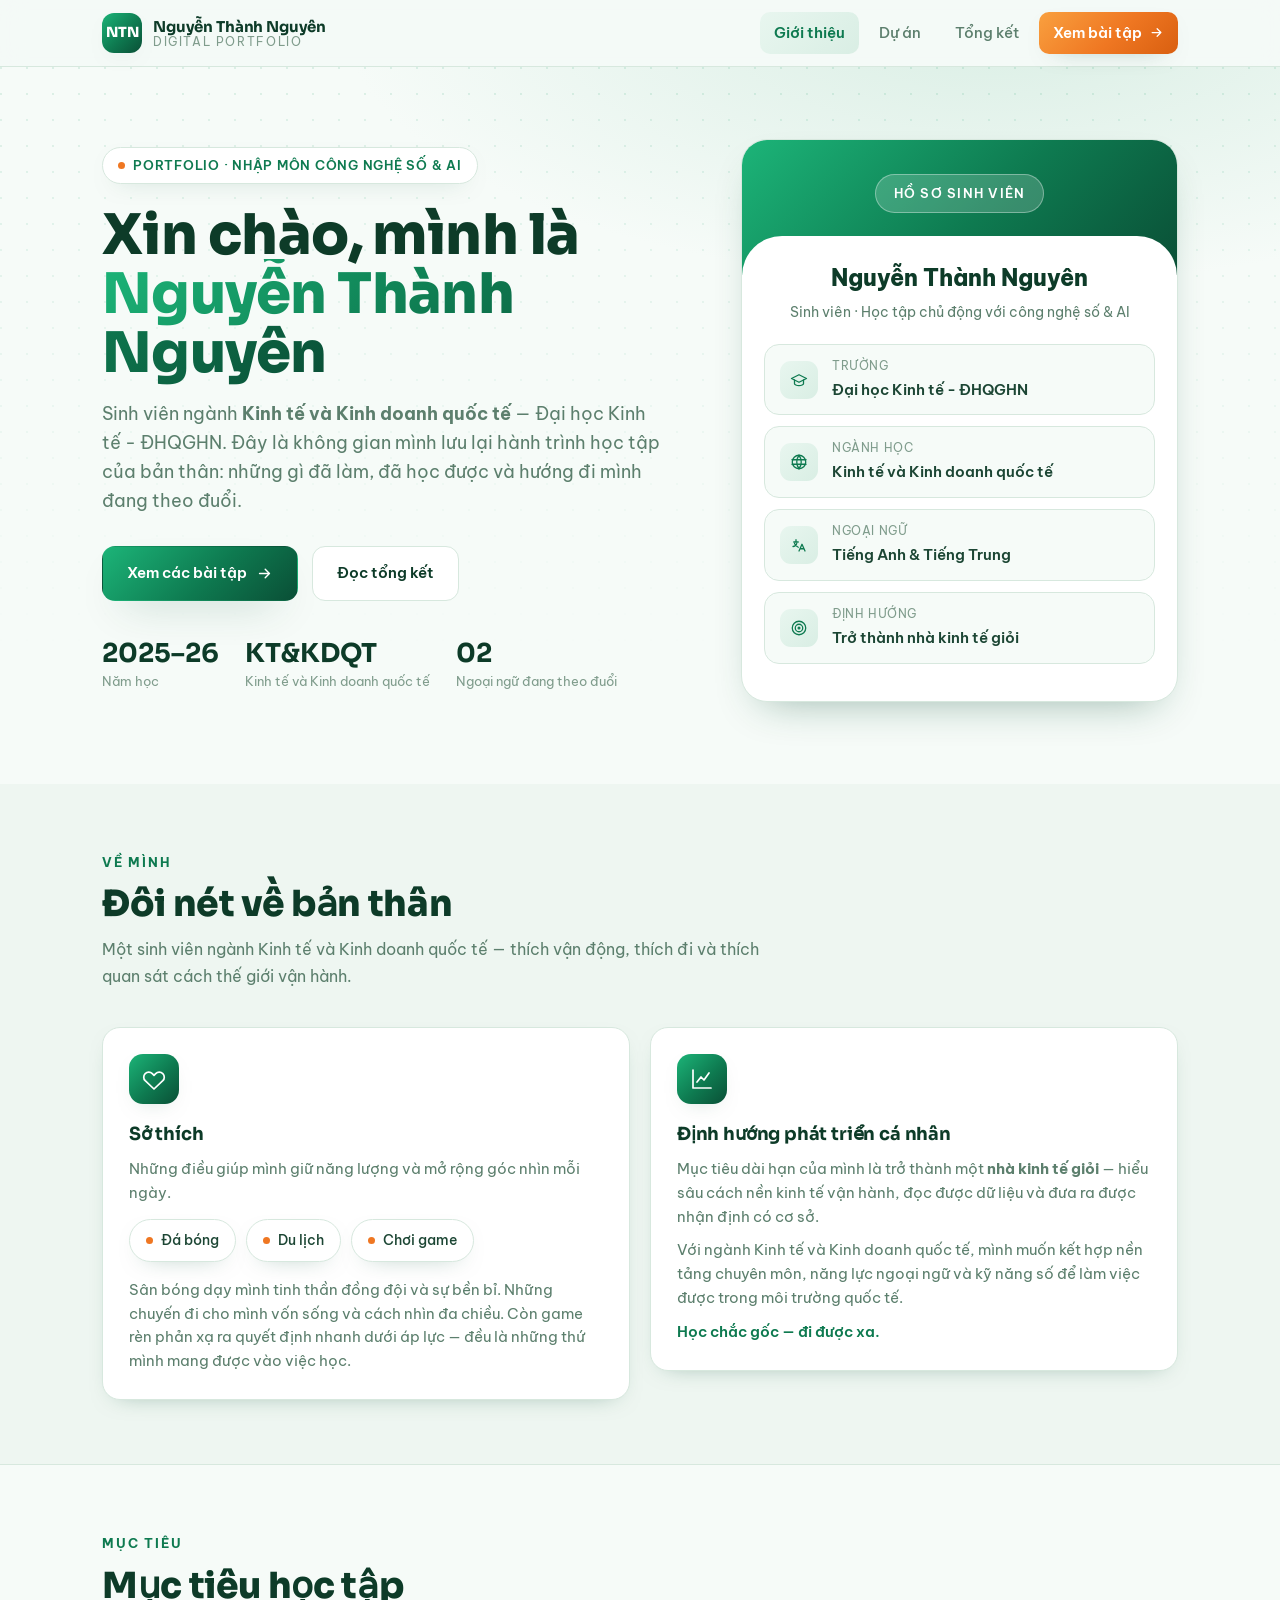
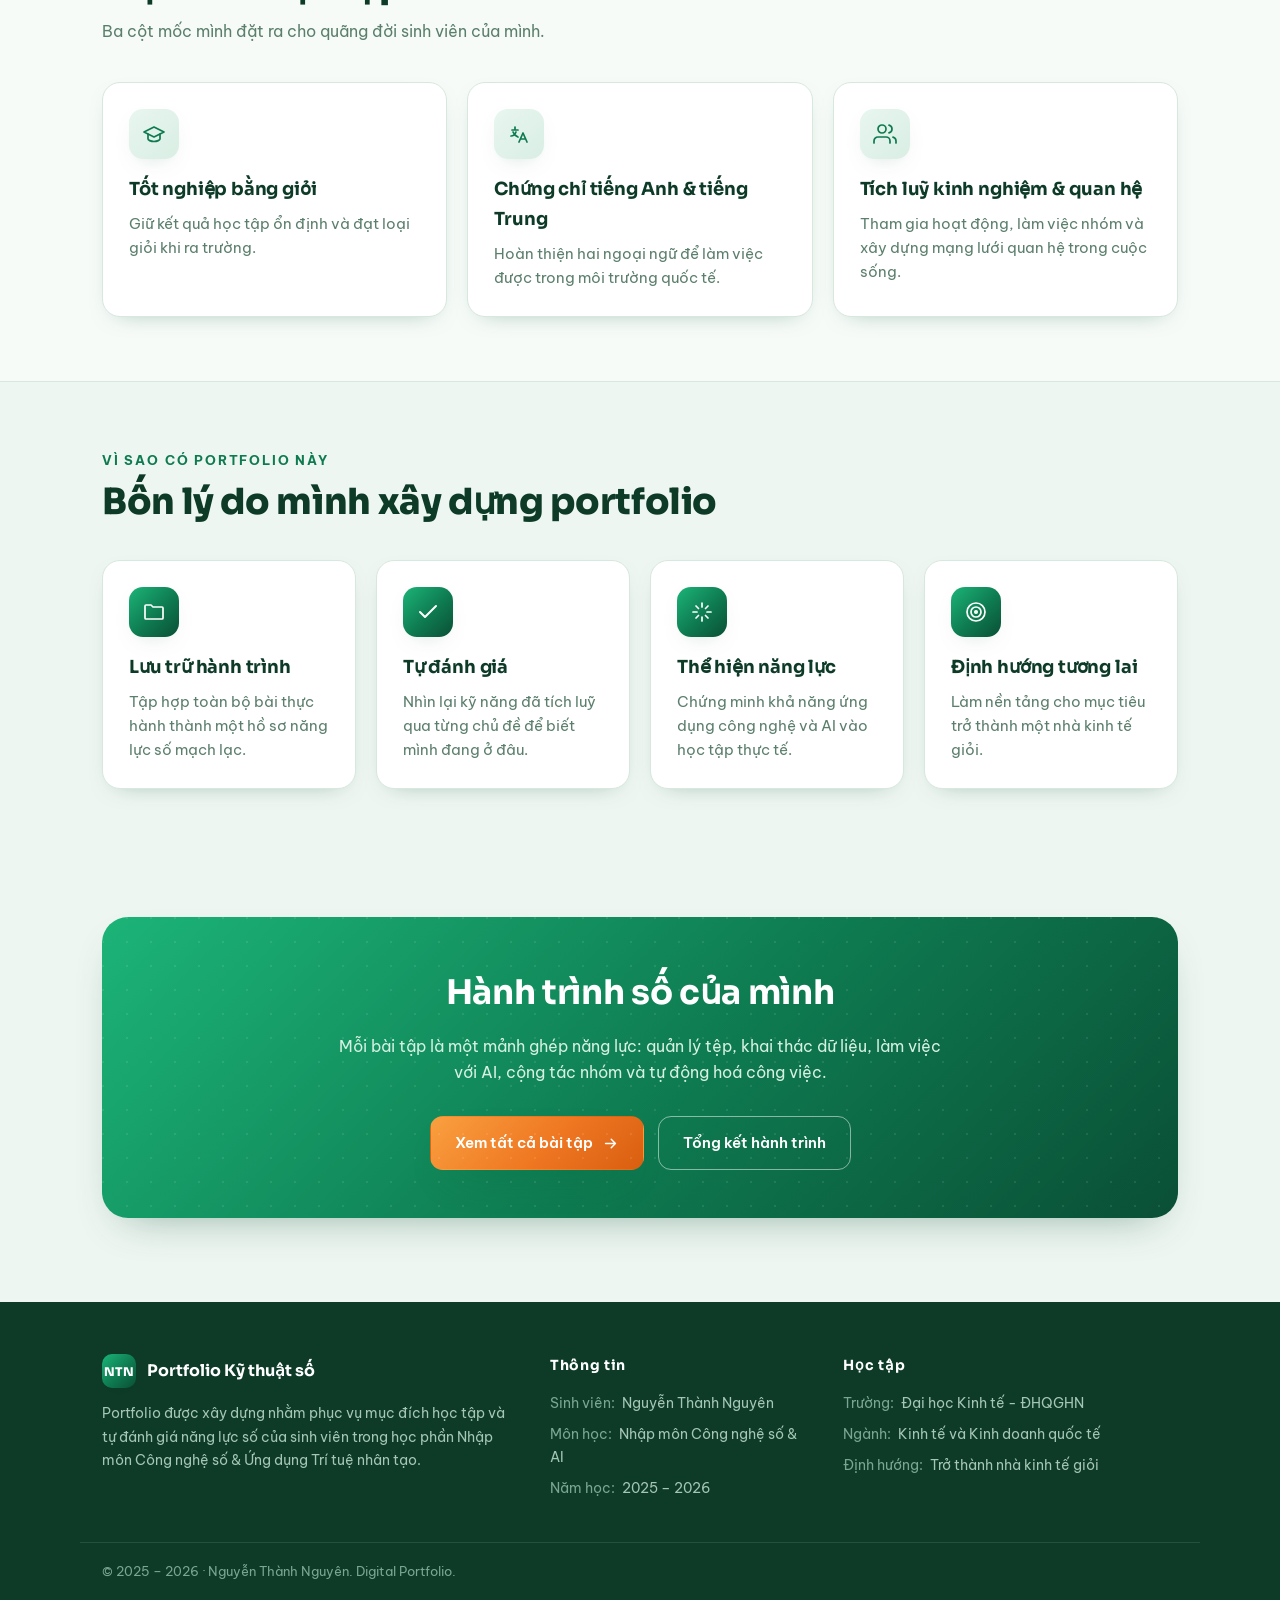
==== index.html @ a3108a12 "Portfolio Ky thuat so - Nguyen Thanh Nguyen (Nhap mon CNS & AI)" ====
<!DOCTYPE html>
<html lang="vi">
<head>
<meta charset="UTF-8">
<meta name="viewport" content="width=device-width, initial-scale=1.0">
<title>Giới thiệu · Nguyễn Thành Nguyên</title>
<link rel="preconnect" href="https://fonts.googleapis.com">
<link rel="preconnect" href="https://fonts.gstatic.com" crossorigin>
<link href="https://fonts.googleapis.com/css2?family=Sora:wght@500;600;700;800&family=Be+Vietnam+Pro:wght@400;500;600;700&display=swap" rel="stylesheet">
<link rel="stylesheet" href="style.css">
</head>
<body>
<header class="nav">
  <div class="wrap nav-in">
    <a class="brand" href="index.html">
      <span class="brand-badge">NTN</span>
      <span class="brand-txt"><b>Nguyễn Thành Nguyên</b><em>Digital Portfolio</em></span>
    </a>
    <input type="checkbox" id="navtog" class="navtog">
    <label for="navtog" class="burger" aria-label="Menu"><span></span><span></span><span></span></label>
    <nav class="menu">
      <a href="index.html" class="active">Giới thiệu</a>
      <a href="du-an.html">Dự án</a>
      <a href="tong-ket.html">Tổng kết</a>
      <a class="menu-cta" href="du-an.html">Xem bài tập <svg viewBox="0 0 24 24" fill="none" stroke="currentColor" stroke-width="2" stroke-linecap="round" stroke-linejoin="round"><path d="M5 12h14M13 6l6 6-6 6"/></svg></a>
    </nav>
  </div>
</header>
<section class="hero">
  <div class="wrap hero-in">
    <div>
      <span class="eyebrow"><b></b>Portfolio · Nhập môn Công nghệ số &amp; AI</span>
      <h1>Xin chào, mình là<br><span class="g">Nguyễn Thành Nguyên</span></h1>
      <p class="lead">Sinh viên ngành <b>Kinh tế và Kinh doanh quốc tế</b> — Đại học Kinh tế - ĐHQGHN. Đây là không gian mình lưu lại hành trình học tập của bản thân: những gì đã làm, đã học được và hướng đi mình đang theo đuổi.</p>
      <div class="cta">
        <a class="btn btn-primary" href="du-an.html">Xem các bài tập <svg viewBox="0 0 24 24" fill="none" stroke="currentColor" stroke-width="2" stroke-linecap="round" stroke-linejoin="round"><path d="M5 12h14M13 6l6 6-6 6"/></svg></a>
        <a class="btn btn-ghost" href="tong-ket.html">Đọc tổng kết</a>
      </div>
      <div class="hero-stats">
        <div class="st"><b>2025–26</b><span>Năm học</span></div>
        <div class="st"><b>KT&amp;KDQT</b><span>Kinh tế và Kinh doanh quốc tế</span></div>
        <div class="st"><b>02</b><span>Ngoại ngữ đang theo đuổi</span></div>
      </div>
    </div>
    <div class="pcard">
      <div class="pcard-top noava"><span class="pcard-tag">Hồ sơ sinh viên</span></div>
      <div class="pcard-body noava">
        <div class="pcard-name">Nguyễn Thành Nguyên</div>
        <div class="pcard-role">Sinh viên · Học tập chủ động với công nghệ số &amp; AI</div>
        <div class="prow"><div class="pi"><svg viewBox="0 0 24 24" fill="none" stroke="currentColor" stroke-width="1.7" stroke-linecap="round" stroke-linejoin="round"><path d="M22 10 12 5 2 10l10 5 10-5Z"/><path d="M6 12v5c0 1 2.7 2.5 6 2.5s6-1.5 6-2.5v-5"/></svg></div><div class="pt"><span>Trường</span><b>Đại học Kinh tế - ĐHQGHN</b></div></div>
        <div class="prow"><div class="pi"><svg viewBox="0 0 24 24" fill="none" stroke="currentColor" stroke-width="1.7" stroke-linecap="round" stroke-linejoin="round"><circle cx="12" cy="12" r="9"/><path d="M2.6 9h18.8M2.6 15h18.8M12 3a15 15 0 0 1 0 18M12 3a15 15 0 0 0 0 18"/></svg></div><div class="pt"><span>Ngành học</span><b>Kinh tế và Kinh doanh quốc tế</b></div></div>
        <div class="prow"><div class="pi"><svg viewBox="0 0 24 24" fill="none" stroke="currentColor" stroke-width="1.7" stroke-linecap="round" stroke-linejoin="round"><path d="M5 8h6M8 5v3M4 14c2.5 0 4-1.5 5-4M6 10c1 2.5 2.5 4 5 5"/><path d="M12 20l4-9 4 9M13.5 17h5"/></svg></div><div class="pt"><span>Ngoại ngữ</span><b>Tiếng Anh &amp; Tiếng Trung</b></div></div>
        <div class="prow"><div class="pi"><svg viewBox="0 0 24 24" fill="none" stroke="currentColor" stroke-width="1.7" stroke-linecap="round" stroke-linejoin="round"><circle cx="12" cy="12" r="9"/><circle cx="12" cy="12" r="5"/><circle cx="12" cy="12" r="1.2"/></svg></div><div class="pt"><span>Định hướng</span><b>Trở thành nhà kinh tế giỏi</b></div></div>
      </div>
    </div>
  </div>
</section>

<section class="blk">
  <div class="wrap">
    <div class="sec-head"><span class="tag">Về mình</span><h2>Đôi nét về bản thân</h2>
      <p>Một sinh viên ngành Kinh tế và Kinh doanh quốc tế — thích vận động, thích đi và thích quan sát cách thế giới vận hành.</p></div>
    <div class="grid g2" style="align-items:start">
      <div class="card">
        <div class="ic"><svg viewBox="0 0 24 24" fill="none" stroke="currentColor" stroke-width="1.7" stroke-linecap="round" stroke-linejoin="round"><path d="M20.8 6.6a5 5 0 0 0-7.1 0L12 8.3l-1.7-1.7a5 5 0 1 0-7.1 7.1L12 22l8.8-8.3a5 5 0 0 0 0-7.1Z"/></svg></div>
        <h3>Sở thích</h3>
        <p style="margin-bottom:14px">Những điều giúp mình giữ năng lượng và mở rộng góc nhìn mỗi ngày.</p>
        <div class="chips"><span class="chip"><span class="d"></span>Đá bóng</span><span class="chip"><span class="d"></span>Du lịch</span><span class="chip"><span class="d"></span>Chơi game</span></div>
        <p style="margin-top:16px;font-size:14.5px">Sân bóng dạy mình tinh thần đồng đội và sự bền bỉ. Những chuyến đi cho mình vốn sống và cách nhìn đa chiều. Còn game rèn phản xạ ra quyết định nhanh dưới áp lực — đều là những thứ mình mang được vào việc học.</p>
      </div>
      <div class="card">
        <div class="ic"><svg viewBox="0 0 24 24" fill="none" stroke="currentColor" stroke-width="1.7" stroke-linecap="round" stroke-linejoin="round"><path d="M3 3v18h18"/><path d="m7 15 4-5 3 3 5-7"/></svg></div>
        <h3>Định hướng phát triển cá nhân</h3>
        <p>Mục tiêu dài hạn của mình là trở thành một <b>nhà kinh tế giỏi</b> — hiểu sâu cách nền kinh tế vận hành, đọc được dữ liệu và đưa ra được nhận định có cơ sở.</p>
        <p style="margin-top:10px">Với ngành Kinh tế và Kinh doanh quốc tế, mình muốn kết hợp nền tảng chuyên môn, năng lực ngoại ngữ và kỹ năng số để làm việc được trong môi trường quốc tế.</p>
        <p style="margin-top:10px;color:var(--sky2);font-weight:600">Học chắc gốc — đi được xa.</p>
      </div>
    </div>
  </div>
</section>

<section class="blk" style="background:var(--bg2);border-block:1px solid var(--line)">
  <div class="wrap">
    <div class="sec-head"><span class="tag">Mục tiêu</span><h2>Mục tiêu học tập</h2>
      <p>Ba cột mốc mình đặt ra cho quãng đời sinh viên của mình.</p></div>
    <div class="grid g3">
      <div class="card"><div class="ic soft"><svg viewBox="0 0 24 24" fill="none" stroke="currentColor" stroke-width="1.7" stroke-linecap="round" stroke-linejoin="round"><path d="M22 10 12 5 2 10l10 5 10-5Z"/><path d="M6 12v5c0 1 2.7 2.5 6 2.5s6-1.5 6-2.5v-5"/></svg></div><h3>Tốt nghiệp bằng giỏi</h3><p>Giữ kết quả học tập ổn định và đạt loại giỏi khi ra trường.</p></div>
      <div class="card"><div class="ic soft"><svg viewBox="0 0 24 24" fill="none" stroke="currentColor" stroke-width="1.7" stroke-linecap="round" stroke-linejoin="round"><path d="M5 8h6M8 5v3M4 14c2.5 0 4-1.5 5-4M6 10c1 2.5 2.5 4 5 5"/><path d="M12 20l4-9 4 9M13.5 17h5"/></svg></div><h3>Chứng chỉ tiếng Anh &amp; tiếng Trung</h3><p>Hoàn thiện hai ngoại ngữ để làm việc được trong môi trường quốc tế.</p></div>
      <div class="card"><div class="ic soft"><svg viewBox="0 0 24 24" fill="none" stroke="currentColor" stroke-width="1.7" stroke-linecap="round" stroke-linejoin="round"><path d="M17 21v-2a4 4 0 0 0-4-4H5a4 4 0 0 0-4 4v2"/><circle cx="9" cy="7" r="4"/><path d="M23 21v-2a4 4 0 0 0-3-3.87M16 3.13a4 4 0 0 1 0 7.75"/></svg></div><h3>Tích luỹ kinh nghiệm &amp; quan hệ</h3><p>Tham gia hoạt động, làm việc nhóm và xây dựng mạng lưới quan hệ trong cuộc sống.</p></div>
    </div>
  </div>
</section>

<section class="blk">
  <div class="wrap">
    <div class="sec-head"><span class="tag">Vì sao có portfolio này</span><h2>Bốn lý do mình xây dựng portfolio</h2></div>
    <div class="grid g4">
      <div class="card"><div class="ic"><svg viewBox="0 0 24 24" fill="none" stroke="currentColor" stroke-width="1.7" stroke-linecap="round" stroke-linejoin="round"><path d="M4 5h5l2 2h9a1 1 0 0 1 1 1v10a1 1 0 0 1-1 1H4a1 1 0 0 1-1-1V6a1 1 0 0 1 1-1Z"/></svg></div><h3>Lưu trữ hành trình</h3><p>Tập hợp toàn bộ bài thực hành thành một hồ sơ năng lực số mạch lạc.</p></div>
      <div class="card"><div class="ic"><svg viewBox="0 0 24 24" fill="none" stroke="currentColor" stroke-width="2" stroke-linecap="round" stroke-linejoin="round"><path d="M20 6 9 17l-5-5"/></svg></div><h3>Tự đánh giá</h3><p>Nhìn lại kỹ năng đã tích luỹ qua từng chủ đề để biết mình đang ở đâu.</p></div>
      <div class="card"><div class="ic"><svg viewBox="0 0 24 24" fill="none" stroke="currentColor" stroke-width="1.7" stroke-linecap="round" stroke-linejoin="round"><path d="M12 3v4M12 17v4M3 12h4M17 12h4M6 6l2.5 2.5M15.5 15.5 18 18M18 6l-2.5 2.5M8.5 15.5 6 18"/></svg></div><h3>Thể hiện năng lực</h3><p>Chứng minh khả năng ứng dụng công nghệ và AI vào học tập thực tế.</p></div>
      <div class="card"><div class="ic"><svg viewBox="0 0 24 24" fill="none" stroke="currentColor" stroke-width="1.7" stroke-linecap="round" stroke-linejoin="round"><circle cx="12" cy="12" r="9"/><circle cx="12" cy="12" r="5"/><circle cx="12" cy="12" r="1.2"/></svg></div><h3>Định hướng tương lai</h3><p>Làm nền tảng cho mục tiêu trở thành một nhà kinh tế giỏi.</p></div>
    </div>
  </div>
</section>

<section class="blk">
  <div class="wrap">
    <div class="band">
      <h2>Hành trình số của mình</h2>
      <p>Mỗi bài tập là một mảnh ghép năng lực: quản lý tệp, khai thác dữ liệu, làm việc với AI, cộng tác nhóm và tự động hoá công việc.</p>
      <div class="cta" style="justify-content:center">
        <a class="btn btn-warm" href="du-an.html">Xem tất cả bài tập <svg viewBox="0 0 24 24" fill="none" stroke="currentColor" stroke-width="2" stroke-linecap="round" stroke-linejoin="round"><path d="M5 12h14M13 6l6 6-6 6"/></svg></a>
        <a class="btn btn-ghost" href="tong-ket.html">Tổng kết hành trình</a>
      </div>
    </div>
  </div>
</section>
<footer class="foot">
  <div class="wrap foot-in">
    <div class="foot-col">
      <div class="foot-brand"><span class="brand-badge sm">NTN</span><b>Portfolio Kỹ thuật số</b></div>
      <p>Portfolio được xây dựng nhằm phục vụ mục đích học tập và tự đánh giá năng lực số của sinh viên trong học phần Nhập môn Công nghệ số &amp; Ứng dụng Trí tuệ nhân tạo.</p>
    </div>
    <div class="foot-col">
      <h4>Thông tin</h4>
      <p><span>Sinh viên:</span> Nguyễn Thành Nguyên</p>
      <p><span>Môn học:</span> Nhập môn Công nghệ số &amp; AI</p>
      <p><span>Năm học:</span> 2025 – 2026</p>
    </div>
    <div class="foot-col">
      <h4>Học tập</h4>
      <p><span>Trường:</span> Đại học Kinh tế - ĐHQGHN</p>
      <p><span>Ngành:</span> Kinh tế và Kinh doanh quốc tế</p>
      <p><span>Định hướng:</span> Trở thành nhà kinh tế giỏi</p>
    </div>
  </div>
  <div class="wrap foot-bar">© 2025 – 2026 · Nguyễn Thành Nguyên. Digital Portfolio.</div>
</footer>
</body>
</html>
---- style.css ----
:root{
  --navy:#0d3b28; --navy2:#14543a; --ink:#1c4634; --slate:#5c7f6d; --muted:#7f9c8c;
  --sky:#17a06a; --sky2:#0e7a50; --cyan:#f59245; --deep:#0a4f36;
  --orange:#ef7722; --orange2:#d95f10;
  --bg:#eef6f1; --bg2:#f6fbf8; --card:#ffffff; --line:#d7e8de;
  --grad:linear-gradient(135deg,#1cb478 0%,#0e7a50 55%,#0a4f36 100%);
  --grad-soft:linear-gradient(135deg,#e8f6ef,#d9eee4);
  --grad-warm:linear-gradient(135deg,#f9a03f 0%,#ef7722 55%,#d95f10 100%);
  --shadow:0 18px 44px -22px rgba(10,79,54,.45);
  --shadow-sm:0 8px 24px -16px rgba(10,79,54,.5);
}
*{box-sizing:border-box;margin:0;padding:0}
html{scroll-behavior:smooth}
body{font-family:'Be Vietnam Pro',system-ui,sans-serif;color:var(--ink);background:var(--bg);line-height:1.65;-webkit-font-smoothing:antialiased;overflow-x:hidden}
h1,h2,h3,h4,.brand-txt b{font-family:'Sora',sans-serif;letter-spacing:-.01em}
a{color:inherit;text-decoration:none}
.wrap{max-width:1120px;margin:0 auto;padding:0 22px}
svg{width:1em;height:1em;display:inline-block;vertical-align:-.12em}
img{max-width:100%;display:block}

/* NAV */
.nav{position:sticky;top:0;z-index:50;background:rgba(246,251,248,.82);backdrop-filter:blur(12px);border-bottom:1px solid var(--line)}
.nav-in{display:flex;align-items:center;justify-content:space-between;height:66px}
.brand{display:flex;align-items:center;gap:11px}
.brand-badge{display:grid;place-items:center;width:40px;height:40px;border-radius:12px;background:var(--grad);color:#fff;font-family:'Sora';font-weight:800;font-size:14px;box-shadow:var(--shadow-sm)}
.brand-badge.sm{width:34px;height:34px;font-size:12px;border-radius:10px}
.brand-txt{display:flex;flex-direction:column;line-height:1.15}
.brand-txt b{font-size:15px;color:var(--navy)}
.brand-txt em{font-style:normal;font-size:11.5px;color:var(--muted);letter-spacing:.14em;text-transform:uppercase}
.menu{display:flex;align-items:center;gap:6px}
.menu>a{padding:9px 14px;border-radius:10px;font-weight:500;font-size:14.5px;color:var(--slate);transition:.18s}
.menu>a:hover{color:var(--sky2);background:var(--grad-soft)}
.menu>a.active{color:var(--sky2);background:var(--grad-soft);font-weight:600}
.menu-cta{display:inline-flex;align-items:center;gap:7px;background:var(--grad-warm)!important;color:#fff!important;font-weight:600!important;box-shadow:var(--shadow-sm)}
.menu-cta svg{width:15px;height:15px}
.navtog,.burger{display:none}

/* HERO */
.hero{position:relative;overflow:hidden;background:radial-gradient(1100px 460px at 78% -8%,#d9eee4 0,transparent 60%),var(--bg2)}
.hero:before{content:"";position:absolute;inset:0;background-image:radial-gradient(circle at 1px 1px,rgba(23,160,106,.12) 1px,transparent 0);background-size:26px 26px;-webkit-mask:linear-gradient(180deg,#000,transparent 82%);mask:linear-gradient(180deg,#000,transparent 82%)}
.hero-in{position:relative;display:grid;grid-template-columns:1.15fr .85fr;gap:48px;align-items:center;padding-block:72px 82px}
.eyebrow{display:inline-flex;align-items:center;gap:8px;padding:7px 15px;border-radius:999px;background:#fff;border:1px solid var(--line);color:var(--sky2);font-weight:600;font-size:12.5px;letter-spacing:.06em;text-transform:uppercase;box-shadow:var(--shadow-sm)}
.eyebrow b{width:7px;height:7px;border-radius:50%;background:var(--orange);display:inline-block}
.hero h1{font-size:clamp(34px,5vw,56px);font-weight:800;line-height:1.05;color:var(--navy);margin:22px 0 18px}
.hero h1 .g{background:var(--grad);-webkit-background-clip:text;background-clip:text;color:transparent}
.hero p.lead{font-size:17.5px;color:var(--slate);max-width:560px}
.cta{display:flex;gap:14px;flex-wrap:wrap;margin-top:30px}
.btn{display:inline-flex;align-items:center;gap:9px;padding:14px 24px;border-radius:13px;font-weight:600;font-size:15px;transition:.2s;border:1px solid transparent}
.btn-primary{background:var(--grad);color:#fff;box-shadow:var(--shadow)}
.btn-warm{background:var(--grad-warm);color:#fff;box-shadow:var(--shadow)}
.btn-warm:hover{transform:translateY(-2px)}
.btn-primary:hover{transform:translateY(-2px)}
.btn-ghost{background:#fff;color:var(--navy);border-color:var(--line)}
.btn-ghost:hover{border-color:var(--sky);color:var(--sky2)}
.btn svg{width:17px;height:17px}
.hero-stats{display:flex;gap:26px;margin-top:40px;flex-wrap:wrap}
.hero-stats .st b{font-family:'Sora';font-size:26px;color:var(--navy);display:block;line-height:1}
.hero-stats .st span{font-size:13px;color:var(--muted)}

/* PROFILE CARD */
.pcard{background:var(--card);border:1px solid var(--line);border-radius:26px;box-shadow:var(--shadow);overflow:hidden}
.pcard-top{background:var(--grad);padding:30px 26px 58px;text-align:center;position:relative}
.pcard-top:after{content:"";position:absolute;left:0;right:0;bottom:-1px;height:40px;background:var(--card);border-radius:40px 40px 0 0}
.pcard-ava{width:118px;height:118px;border-radius:50%;object-fit:cover;border:5px solid #fff;box-shadow:0 12px 30px -10px rgba(0,0,0,.4);margin:0 auto;position:relative;z-index:2}
.pcard-body{padding:0 22px 26px;margin-top:-30px;position:relative;z-index:3}
.pcard-name{text-align:center;font-size:23px;font-weight:800;color:var(--navy)}
.pcard-role{text-align:center;color:var(--slate);font-size:14px;margin:4px 0 20px}
.prow{display:flex;align-items:center;gap:14px;padding:12px 15px;border-radius:15px;background:var(--bg2);border:1px solid var(--line);margin-bottom:11px}
.prow .pi{flex:none;width:38px;height:38px;border-radius:11px;display:grid;place-items:center;background:var(--grad-soft);color:var(--sky2);font-size:18px}
.prow .pt span{display:block;font-size:11.5px;color:var(--muted);text-transform:uppercase;letter-spacing:.05em}
.prow .pt b{font-size:15px;color:var(--ink);font-weight:600;word-break:break-word}

/* SECTIONS */
section.blk{padding:64px 0}
.sec-head{max-width:660px;margin-bottom:38px}
.sec-head.center{margin-left:auto;margin-right:auto;text-align:center}
.tag{color:var(--sky2);font-weight:700;font-size:13px;letter-spacing:.14em;text-transform:uppercase}
.sec-head h2{font-size:clamp(26px,3.4vw,36px);font-weight:800;color:var(--navy);margin:10px 0 12px;line-height:1.12}
.sec-head p{color:var(--slate);font-size:16px}

.grid{display:grid;gap:20px}
.g3{grid-template-columns:repeat(3,1fr)}
.g2{grid-template-columns:repeat(2,1fr)}
.g4{grid-template-columns:repeat(4,1fr)}
.card{background:var(--card);border:1px solid var(--line);border-radius:18px;padding:26px;box-shadow:var(--shadow-sm);transition:.2s}
.card:hover{transform:translateY(-4px);border-color:#a9d6bf;box-shadow:var(--shadow)}
.ic{width:50px;height:50px;border-radius:14px;display:grid;place-items:center;background:var(--grad);color:#fff;font-size:24px;box-shadow:var(--shadow-sm);margin-bottom:16px}
.ic.soft{background:var(--grad-soft);color:var(--sky2)}
.card h3{font-size:18px;color:var(--navy);margin-bottom:7px}
.card p{color:var(--slate);font-size:14.5px}
.num{font-family:'Sora';font-weight:800;font-size:15px;color:#fff;width:34px;height:34px;border-radius:10px;background:var(--grad);display:grid;place-items:center;box-shadow:var(--shadow-sm)}

/* hobbies chips */
.chips{display:flex;flex-wrap:wrap;gap:10px;margin-top:6px}
.chip{display:inline-flex;align-items:center;gap:8px;padding:9px 16px;border-radius:999px;background:#fff;border:1px solid var(--line);font-weight:500;font-size:14px;color:var(--ink);box-shadow:var(--shadow-sm)}
.chip .d{width:7px;height:7px;border-radius:50%;background:var(--orange)}

/* path steps */
.path{display:grid;gap:16px}
.step{display:grid;grid-template-columns:auto 1fr;gap:18px;align-items:start;background:var(--card);border:1px solid var(--line);border-radius:16px;padding:22px 24px;box-shadow:var(--shadow-sm)}
.step .num{width:40px;height:40px;font-size:16px;border-radius:12px}
.step h3{font-size:17px;color:var(--navy);margin-bottom:4px}
.step p{color:var(--slate);font-size:14.5px}

.band{background:var(--grad);color:#fff;border-radius:26px;padding:48px;text-align:center;box-shadow:var(--shadow);position:relative;overflow:hidden}
.band:before{content:"";position:absolute;inset:0;background-image:radial-gradient(circle at 1px 1px,rgba(255,255,255,.18) 1px,transparent 0);background-size:24px 24px;opacity:.5}
.band h2{color:#fff;font-size:clamp(24px,3vw,34px);position:relative}
.band p{color:#d6f0e2;max-width:620px;margin:12px auto 26px;position:relative}
.band .btn-primary{background:#fff;color:var(--sky2)}
.band .btn-warm{background:var(--grad-warm);color:#fff}
.band .btn-ghost{background:transparent;color:#fff;border-color:rgba(255,255,255,.5)}

/* PROJECT PAGE cards */
.pj{display:flex;flex-direction:column;height:100%}
.pj-top{display:flex;align-items:center;gap:14px;margin-bottom:14px}
.pj-badge{font-family:'Sora';font-weight:700;font-size:12px;color:var(--sky2);background:var(--grad-soft);padding:5px 11px;border-radius:8px}
.pj h3{font-size:18px;color:var(--navy);margin-bottom:8px;line-height:1.25}
.pj p{color:var(--slate);font-size:14px;flex:1}
.pj-links{display:flex;gap:10px;margin-top:16px;flex-wrap:wrap}
.lk{display:inline-flex;align-items:center;gap:7px;font-weight:600;font-size:13.5px;padding:9px 15px;border-radius:10px;transition:.18s}
.lk-view{background:var(--grad);color:#fff}
.lk-view:hover{transform:translateY(-2px)}
.lk-dl{background:#fff;border:1px solid var(--line);color:var(--navy)}
.lk-dl:hover{border-color:var(--sky);color:var(--sky2)}
.lk svg{width:15px;height:15px}

/* BAI detail */
.bhero{background:radial-gradient(900px 380px at 80% -20%,#d9eee4,transparent 60%),var(--bg2);border-bottom:1px solid var(--line)}
.bhero-in{padding-block:48px 42px}
.crumb{font-size:13.5px;color:var(--muted);margin-bottom:16px}
.crumb a{color:var(--sky2);font-weight:600}
.bhead{display:flex;align-items:center;gap:20px;flex-wrap:wrap}
.bhead .ic{width:64px;height:64px;font-size:30px;margin:0;border-radius:18px}
.bhead .bt .tag{font-size:12px}
.bhead h1{font-size:clamp(24px,3.6vw,38px);color:var(--navy);font-weight:800;line-height:1.1;margin-top:4px}
.bhead .sub{color:var(--slate);font-size:16px;margin-top:6px}
.btabs{display:flex;gap:12px;margin-top:26px;flex-wrap:wrap}

.article{padding:52px 0}
.article .lead{font-size:17px;color:var(--slate);border-left:4px solid var(--sky);background:var(--grad-soft);padding:16px 20px;border-radius:0 14px 14px 0;margin-bottom:30px}
.article h2{font-size:22px;color:var(--navy);margin:34px 0 14px}
.article h3{font-size:17.5px;color:var(--deep);margin:24px 0 10px}
.article p{color:var(--ink);margin-bottom:14px}
.article ul{list-style:none;margin:0 0 18px}
.article ul li{position:relative;padding-left:30px;margin-bottom:10px;color:var(--ink)}
.article ul li:before{content:"";position:absolute;left:6px;top:9px;width:8px;height:8px;border-radius:50%;background:var(--orange)}
.article .note{background:var(--card);border:1px solid var(--line);border-radius:16px;padding:20px 24px;box-shadow:var(--shadow-sm);margin:20px 0}
.tbl-wrap{overflow-x:auto;border:1px solid var(--line);border-radius:14px;box-shadow:var(--shadow-sm);margin:18px 0}
table{border-collapse:collapse;width:100%;min-width:520px;font-size:14px}
th,td{padding:12px 15px;text-align:left;border-bottom:1px solid var(--line);vertical-align:top}
th{background:var(--grad-soft);color:var(--deep);font-weight:700;font-family:'Sora';font-size:13px}
tr:last-child td{border-bottom:none}
tbody tr:nth-child(even){background:var(--bg2)}
.viewer{margin:26px 0}
.viewer iframe{width:100%;height:640px;border:1px solid var(--line);border-radius:16px;box-shadow:var(--shadow);background:#fff}
.pill{display:inline-flex;align-items:center;gap:7px;padding:5px 12px;border-radius:999px;background:var(--grad-soft);color:var(--sky2);font-weight:600;font-size:12.5px;margin:2px}
.bnav{display:flex;justify-content:space-between;gap:14px;margin-top:20px;flex-wrap:wrap}
.bnav a{display:inline-flex;align-items:center;gap:9px;padding:13px 20px;border-radius:13px;background:#fff;border:1px solid var(--line);font-weight:600;color:var(--navy);transition:.18s}
.bnav a:hover{border-color:var(--sky);color:var(--sky2)}
.bnav .nx{margin-left:auto}

/* FOOTER */
.foot{background:var(--navy);color:#c2ddd0;margin-top:20px}
.foot-in{display:grid;grid-template-columns:1.6fr 1fr 1.3fr;gap:36px;padding-block:52px 34px}
.foot-brand{display:flex;align-items:center;gap:11px;margin-bottom:14px}
.foot-brand b{color:#fff;font-family:'Sora';font-size:16px}
.foot-col p{font-size:14px;margin-bottom:8px;color:#a5c6b4}
.foot-col h4{color:#fff;font-family:'Sora';font-size:14px;letter-spacing:.05em;margin-bottom:14px}
.foot-col p span{color:#7ba593;margin-right:4px}
.foot-col svg{width:15px;height:15px;color:var(--cyan)}
.foot-bar{border-top:1px solid rgba(255,255,255,.1);padding-block:18px;font-size:13px;color:#7ba593}

/* responsive */
@media(max-width:900px){
  .hero-in{grid-template-columns:1fr;gap:36px}
  .pcard{max-width:420px}
  .g3,.g4{grid-template-columns:repeat(2,1fr)}
  .foot-in{grid-template-columns:1fr 1fr}
}
@media(max-width:680px){
  .burger{display:flex;flex-direction:column;justify-content:center;gap:5px;width:44px;height:40px;cursor:pointer}
  .burger span{height:2.5px;background:var(--navy);border-radius:2px;transition:.2s}
  .menu{position:absolute;top:66px;left:0;right:0;flex-direction:column;align-items:stretch;gap:4px;background:var(--bg2);border-bottom:1px solid var(--line);padding:14px 22px;max-height:0;overflow:hidden;transition:.28s;opacity:0}
  .navtog:checked~.menu{max-height:400px;opacity:1;padding:14px 22px}
  .g3,.g4,.g2{grid-template-columns:1fr}
  .foot-in{grid-template-columns:1fr}
  .band{padding:34px 22px}
  .viewer iframe{height:460px}
  .bnav .nx{margin-left:0}
  .pcard{max-width:100%}
  .eyebrow{font-size:11px;white-space:normal;line-height:1.4}
  .hero-in{padding-block:44px 54px}
  .bhead .ic{width:54px;height:54px;font-size:26px}
}

/* ô bài tập chưa có tệp */
.pj.empty{border-style:dashed;border-color:#bcdccb;background:linear-gradient(180deg,#fbfefc,#f2f9f5);box-shadow:none}
.pj.empty:hover{transform:none;border-color:var(--sky);box-shadow:var(--shadow-sm)}
.pj.empty .ic{background:var(--grad-soft);color:var(--sky2);box-shadow:none}
.pj.empty h3{color:var(--slate)}
.slot-note{display:flex;align-items:flex-start;gap:9px;line-height:1.5;margin-top:16px;padding:11px 14px;border-radius:12px;background:#fff;border:1px dashed #c6e0d2;color:var(--muted);font-size:13.5px}
.slot-note svg{width:16px;height:16px;color:var(--orange);flex:none;margin-top:3px}
.howto{background:var(--card);border:1px solid var(--line);border-left:5px solid var(--orange);border-radius:16px;padding:22px 26px;box-shadow:var(--shadow-sm);margin-bottom:30px}
.howto h3{font-family:'Sora';font-size:17px;color:var(--navy);margin-bottom:10px}
.howto p{color:var(--slate);font-size:14.5px;margin-bottom:8px}
.howto code{background:var(--grad-soft);color:var(--deep);padding:2px 8px;border-radius:6px;font-size:13.5px;font-weight:600}
.pcard-tag{display:inline-flex;align-items:center;gap:8px;padding:8px 18px;border-radius:999px;background:rgba(255,255,255,.18);border:1px solid rgba(255,255,255,.35);color:#fff;font-weight:600;font-size:12.5px;letter-spacing:.1em;text-transform:uppercase}
.pcard-top.noava{padding:34px 26px 62px}
.pcard-body.noava{margin-top:-16px}
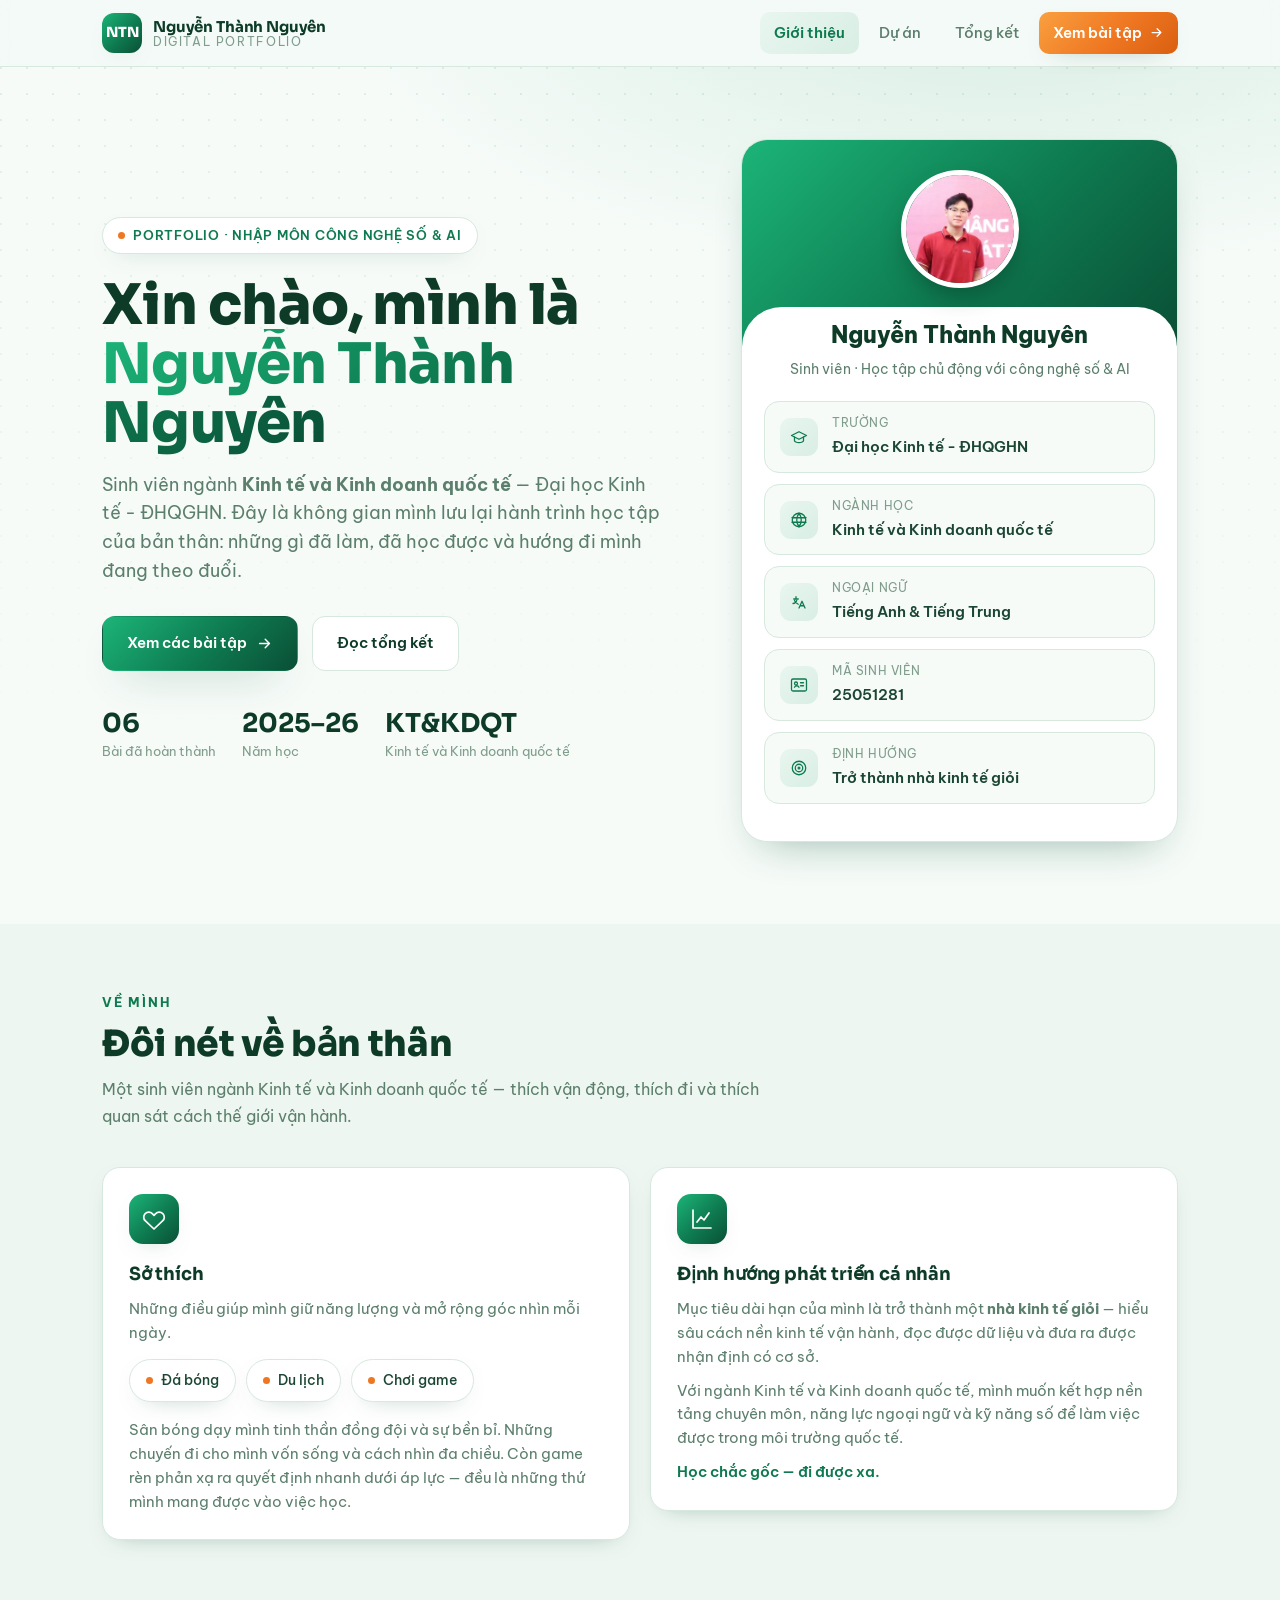
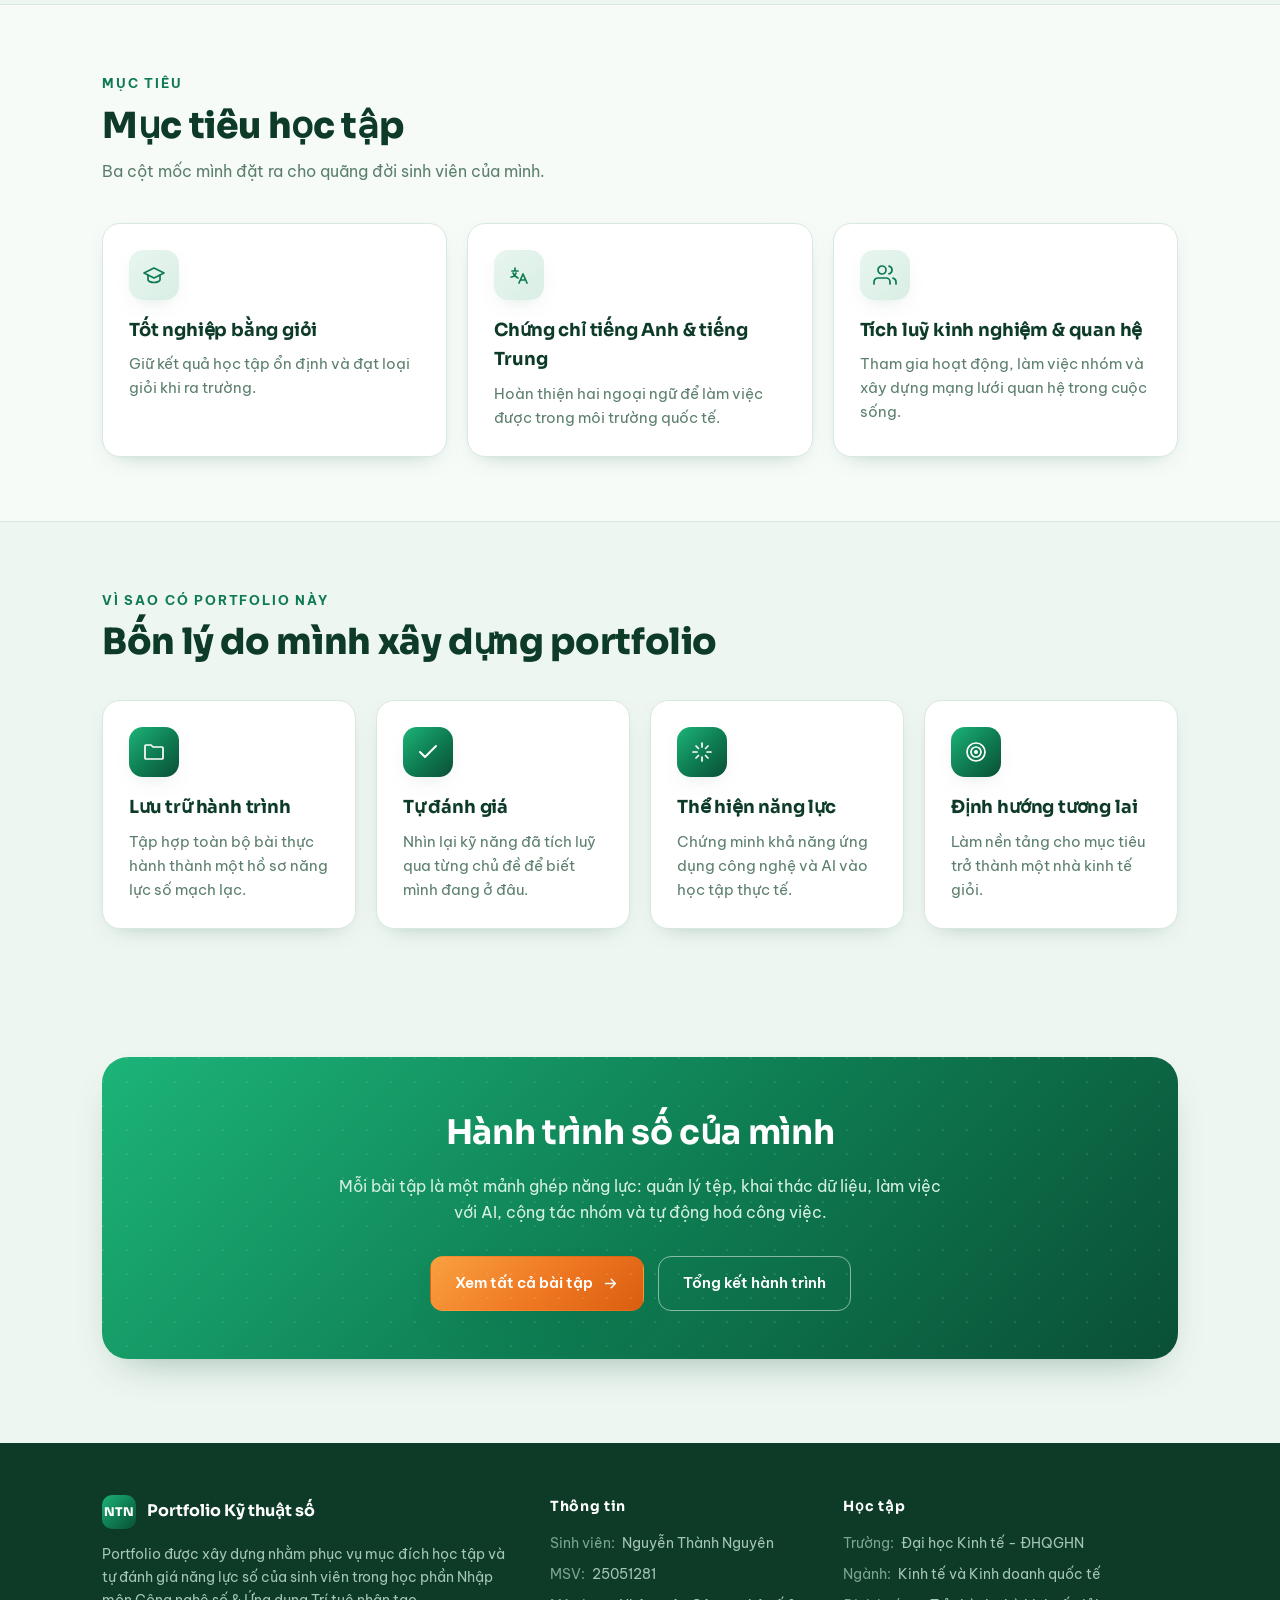
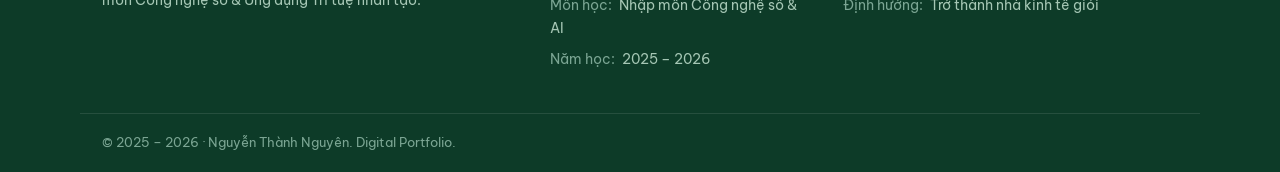
==== commit 4c051fdf: "Them avatar, MSV va 6 bai tap" ====
--- a/index.html
+++ b/index.html
@@ -37,19 +37,20 @@
         <a class="btn btn-ghost" href="tong-ket.html">Đọc tổng kết</a>
       </div>
       <div class="hero-stats">
+        <div class="st"><b>06</b><span>Bài đã hoàn thành</span></div>
         <div class="st"><b>2025–26</b><span>Năm học</span></div>
         <div class="st"><b>KT&amp;KDQT</b><span>Kinh tế và Kinh doanh quốc tế</span></div>
-        <div class="st"><b>02</b><span>Ngoại ngữ đang theo đuổi</span></div>
-      </div>
+        </div>
     </div>
     <div class="pcard">
-      <div class="pcard-top noava"><span class="pcard-tag">Hồ sơ sinh viên</span></div>
-      <div class="pcard-body noava">
+      <div class="pcard-top"><img class="pcard-ava" src="assets/avatar.webp" alt="Nguyễn Thành Nguyên"></div>
+      <div class="pcard-body">
         <div class="pcard-name">Nguyễn Thành Nguyên</div>
         <div class="pcard-role">Sinh viên · Học tập chủ động với công nghệ số &amp; AI</div>
         <div class="prow"><div class="pi"><svg viewBox="0 0 24 24" fill="none" stroke="currentColor" stroke-width="1.7" stroke-linecap="round" stroke-linejoin="round"><path d="M22 10 12 5 2 10l10 5 10-5Z"/><path d="M6 12v5c0 1 2.7 2.5 6 2.5s6-1.5 6-2.5v-5"/></svg></div><div class="pt"><span>Trường</span><b>Đại học Kinh tế - ĐHQGHN</b></div></div>
         <div class="prow"><div class="pi"><svg viewBox="0 0 24 24" fill="none" stroke="currentColor" stroke-width="1.7" stroke-linecap="round" stroke-linejoin="round"><circle cx="12" cy="12" r="9"/><path d="M2.6 9h18.8M2.6 15h18.8M12 3a15 15 0 0 1 0 18M12 3a15 15 0 0 0 0 18"/></svg></div><div class="pt"><span>Ngành học</span><b>Kinh tế và Kinh doanh quốc tế</b></div></div>
         <div class="prow"><div class="pi"><svg viewBox="0 0 24 24" fill="none" stroke="currentColor" stroke-width="1.7" stroke-linecap="round" stroke-linejoin="round"><path d="M5 8h6M8 5v3M4 14c2.5 0 4-1.5 5-4M6 10c1 2.5 2.5 4 5 5"/><path d="M12 20l4-9 4 9M13.5 17h5"/></svg></div><div class="pt"><span>Ngoại ngữ</span><b>Tiếng Anh &amp; Tiếng Trung</b></div></div>
+        <div class="prow"><div class="pi"><svg viewBox="0 0 24 24" fill="none" stroke="currentColor" stroke-width="1.7" stroke-linecap="round" stroke-linejoin="round"><rect x="2" y="4" width="20" height="16" rx="2"/><circle cx="8" cy="10" r="2"/><path d="M14 9h4M14 13h4M6 15c.6-1.2 1.7-2 3-2s2.4.8 3 2"/></svg></div><div class="pt"><span>Mã sinh viên</span><b>25051281</b></div></div>
         <div class="prow"><div class="pi"><svg viewBox="0 0 24 24" fill="none" stroke="currentColor" stroke-width="1.7" stroke-linecap="round" stroke-linejoin="round"><circle cx="12" cy="12" r="9"/><circle cx="12" cy="12" r="5"/><circle cx="12" cy="12" r="1.2"/></svg></div><div class="pt"><span>Định hướng</span><b>Trở thành nhà kinh tế giỏi</b></div></div>
       </div>
     </div>
@@ -124,6 +125,7 @@
     <div class="foot-col">
       <h4>Thông tin</h4>
       <p><span>Sinh viên:</span> Nguyễn Thành Nguyên</p>
+      <p><span>MSV:</span> 25051281</p>
       <p><span>Môn học:</span> Nhập môn Công nghệ số &amp; AI</p>
       <p><span>Năm học:</span> 2025 – 2026</p>
     </div>
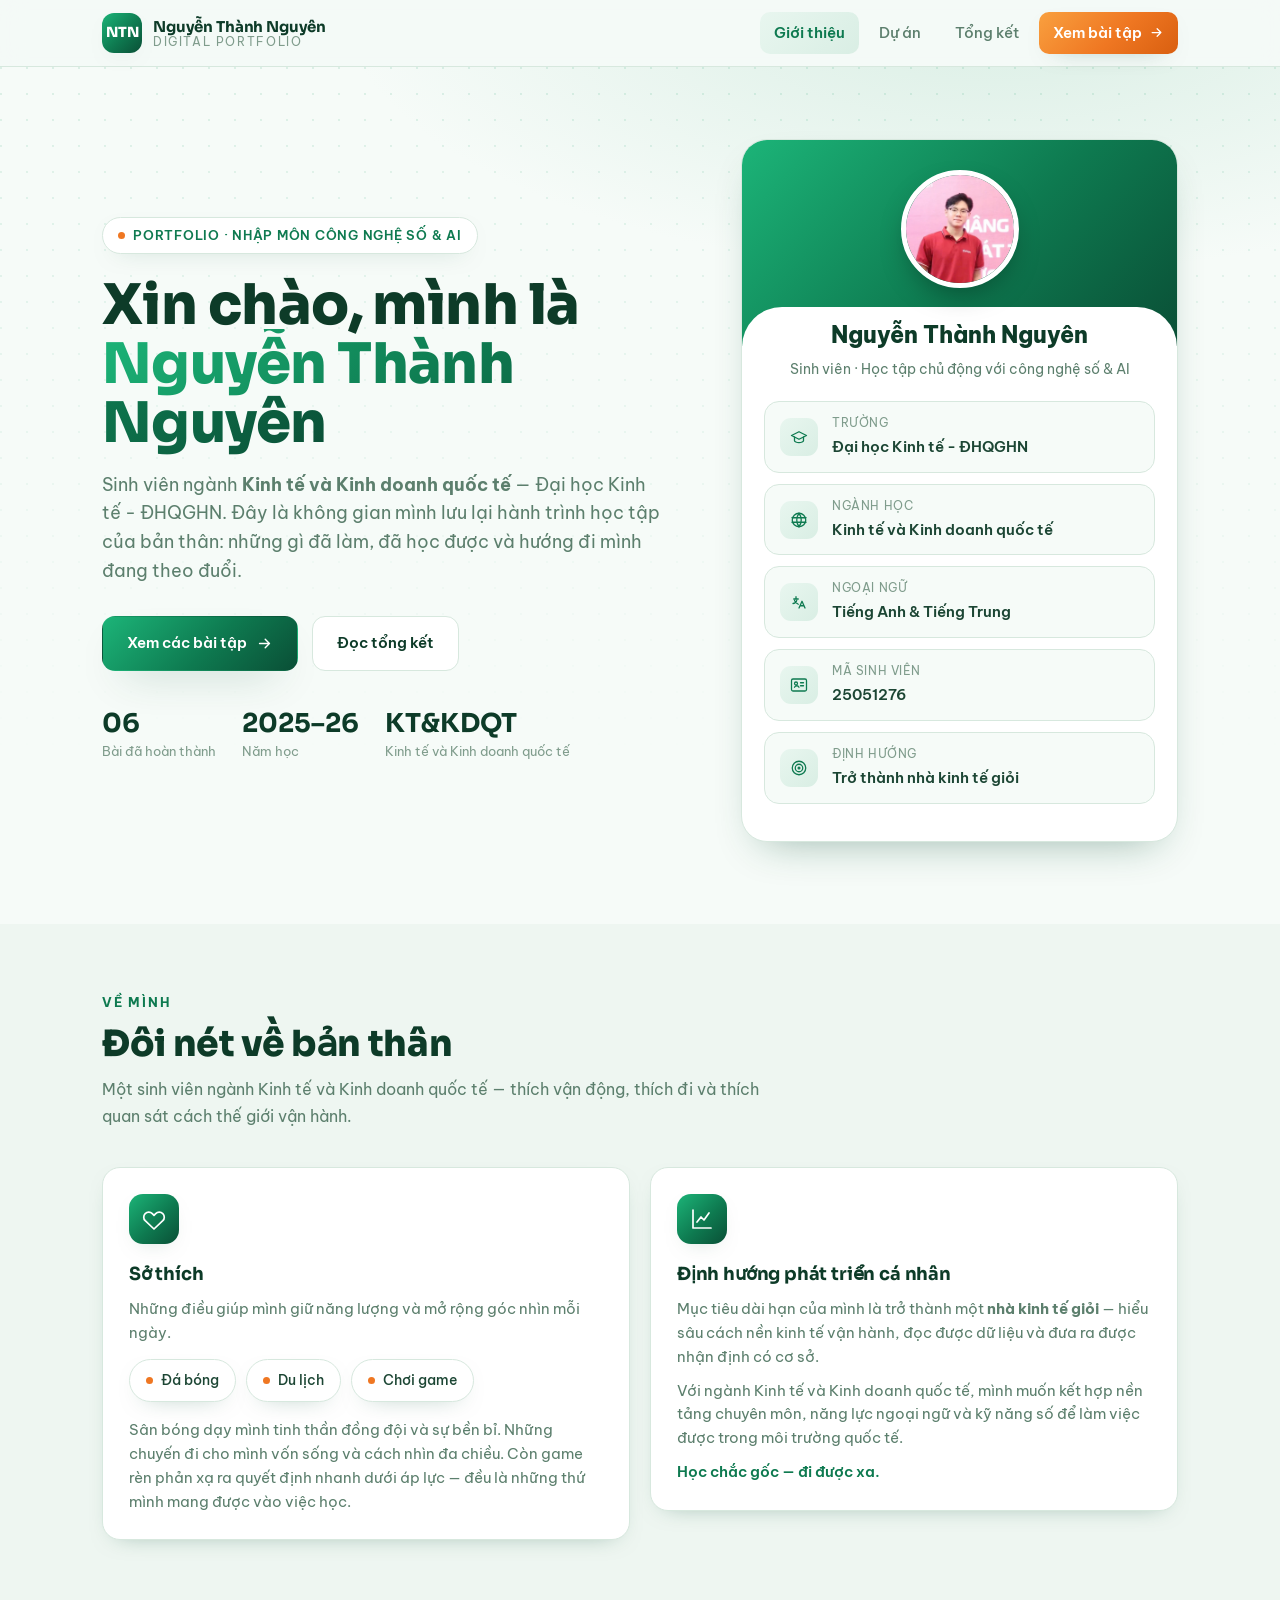
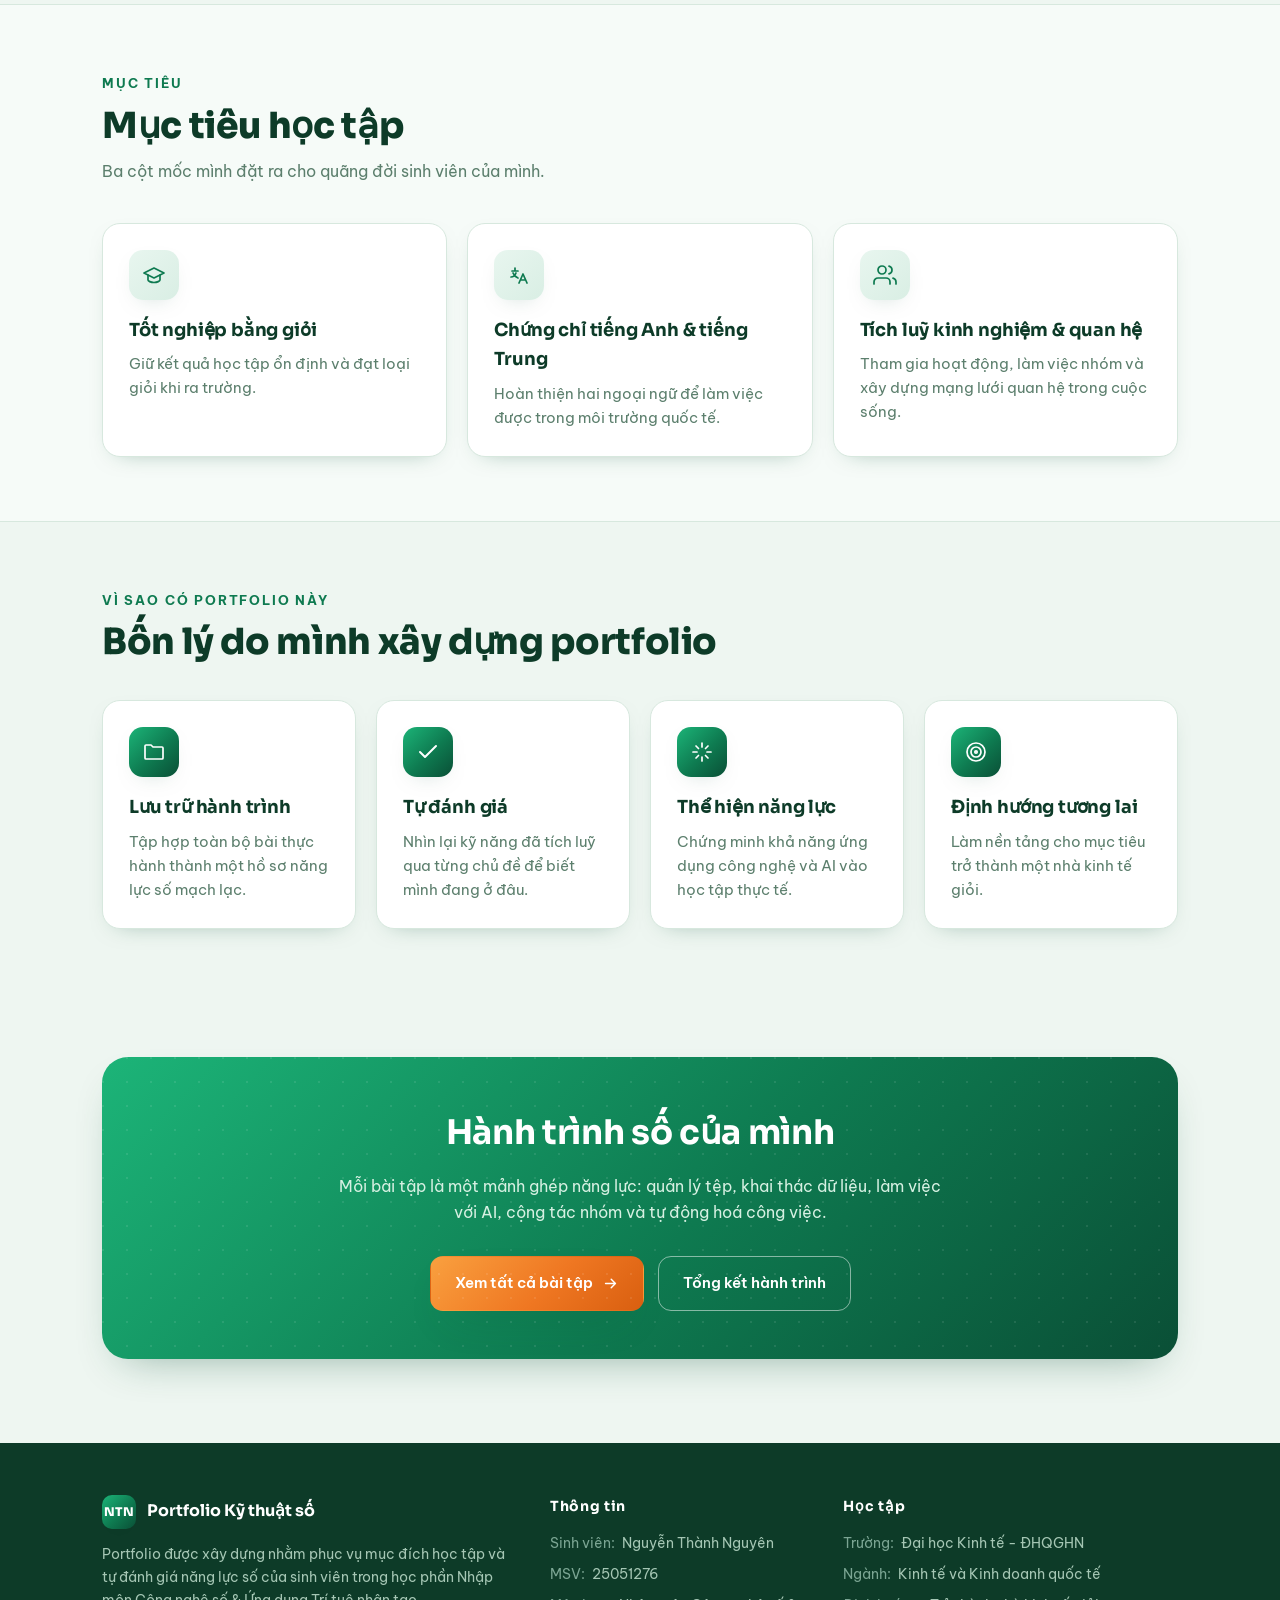
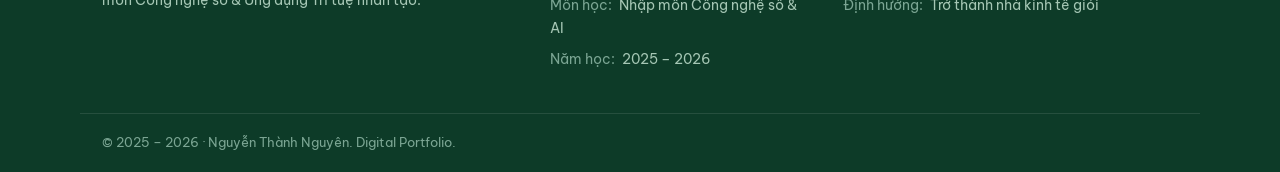
==== commit 1b87c1de: "Sua ma sinh vien thanh 25051276" ====
--- a/index.html
+++ b/index.html
@@ -50,7 +50,7 @@
         <div class="prow"><div class="pi"><svg viewBox="0 0 24 24" fill="none" stroke="currentColor" stroke-width="1.7" stroke-linecap="round" stroke-linejoin="round"><path d="M22 10 12 5 2 10l10 5 10-5Z"/><path d="M6 12v5c0 1 2.7 2.5 6 2.5s6-1.5 6-2.5v-5"/></svg></div><div class="pt"><span>Trường</span><b>Đại học Kinh tế - ĐHQGHN</b></div></div>
         <div class="prow"><div class="pi"><svg viewBox="0 0 24 24" fill="none" stroke="currentColor" stroke-width="1.7" stroke-linecap="round" stroke-linejoin="round"><circle cx="12" cy="12" r="9"/><path d="M2.6 9h18.8M2.6 15h18.8M12 3a15 15 0 0 1 0 18M12 3a15 15 0 0 0 0 18"/></svg></div><div class="pt"><span>Ngành học</span><b>Kinh tế và Kinh doanh quốc tế</b></div></div>
         <div class="prow"><div class="pi"><svg viewBox="0 0 24 24" fill="none" stroke="currentColor" stroke-width="1.7" stroke-linecap="round" stroke-linejoin="round"><path d="M5 8h6M8 5v3M4 14c2.5 0 4-1.5 5-4M6 10c1 2.5 2.5 4 5 5"/><path d="M12 20l4-9 4 9M13.5 17h5"/></svg></div><div class="pt"><span>Ngoại ngữ</span><b>Tiếng Anh &amp; Tiếng Trung</b></div></div>
-        <div class="prow"><div class="pi"><svg viewBox="0 0 24 24" fill="none" stroke="currentColor" stroke-width="1.7" stroke-linecap="round" stroke-linejoin="round"><rect x="2" y="4" width="20" height="16" rx="2"/><circle cx="8" cy="10" r="2"/><path d="M14 9h4M14 13h4M6 15c.6-1.2 1.7-2 3-2s2.4.8 3 2"/></svg></div><div class="pt"><span>Mã sinh viên</span><b>25051281</b></div></div>
+        <div class="prow"><div class="pi"><svg viewBox="0 0 24 24" fill="none" stroke="currentColor" stroke-width="1.7" stroke-linecap="round" stroke-linejoin="round"><rect x="2" y="4" width="20" height="16" rx="2"/><circle cx="8" cy="10" r="2"/><path d="M14 9h4M14 13h4M6 15c.6-1.2 1.7-2 3-2s2.4.8 3 2"/></svg></div><div class="pt"><span>Mã sinh viên</span><b>25051276</b></div></div>
         <div class="prow"><div class="pi"><svg viewBox="0 0 24 24" fill="none" stroke="currentColor" stroke-width="1.7" stroke-linecap="round" stroke-linejoin="round"><circle cx="12" cy="12" r="9"/><circle cx="12" cy="12" r="5"/><circle cx="12" cy="12" r="1.2"/></svg></div><div class="pt"><span>Định hướng</span><b>Trở thành nhà kinh tế giỏi</b></div></div>
       </div>
     </div>
@@ -125,7 +125,7 @@
     <div class="foot-col">
       <h4>Thông tin</h4>
       <p><span>Sinh viên:</span> Nguyễn Thành Nguyên</p>
-      <p><span>MSV:</span> 25051281</p>
+      <p><span>MSV:</span> 25051276</p>
       <p><span>Môn học:</span> Nhập môn Công nghệ số &amp; AI</p>
       <p><span>Năm học:</span> 2025 – 2026</p>
     </div>
